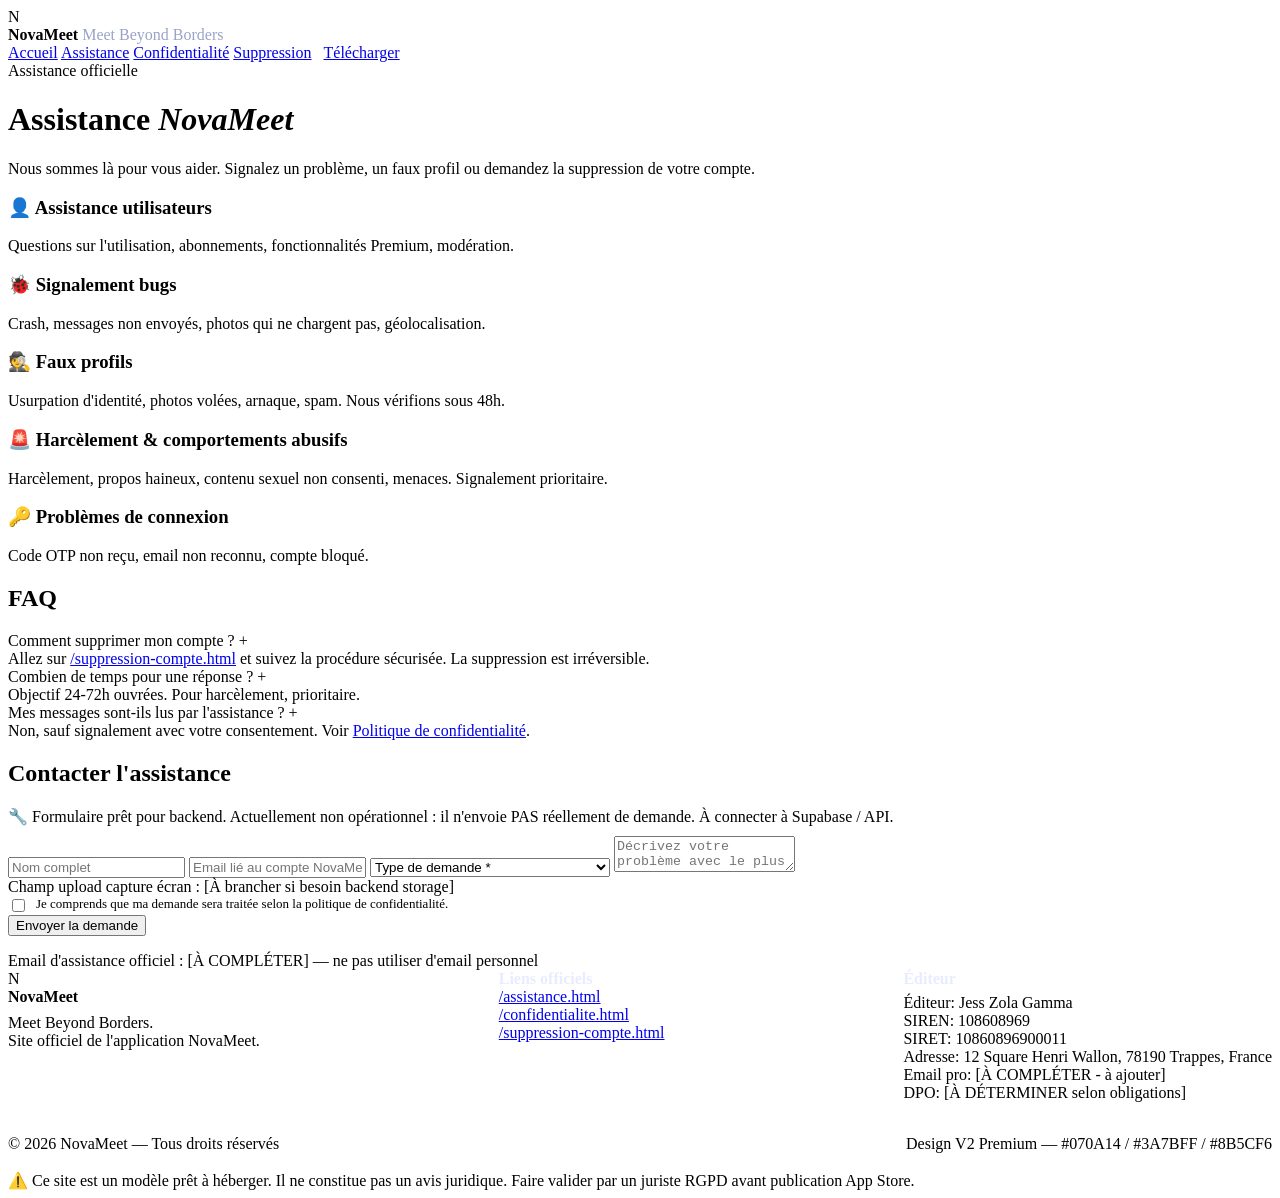
==== assistance.html @ 89a8d8cf "Add files via upload" ====
<!doctype html>
<html lang="fr">
<head>
<meta charset="utf-8"/>
<meta name="viewport" content="width=device-width,initial-scale=1"/>
<title>Assistance | NovaMeet</title>
<meta name="description" content="Assistance NovaMeet - aide, bugs, signalements"/>
<link rel="preconnect" href="https://fonts.googleapis.com">
<link href="https://fonts.googleapis.com/css2?family=Inter:wght@400;500;600;800&family=Space+Grotesk:wght@600;700&display=swap" rel="stylesheet">
<link rel="stylesheet" href="css/style.css"/>
</head>
<body>
<div class="orb orb1"></div><div class="orb orb2"></div>
<header><div class="container nav">
  <div class="logo"><div class="logo-mark">N</div><span><b>NovaMeet</b> <span style="color:#9AA3C7;font-weight:500">Meet Beyond Borders</span></span></div>
  <nav class="nav-links">
    <a href="index.html" data-page="index.html">Accueil</a>
    <a href="assistance.html" data-page="assistance.html">Assistance</a>
    <a href="confidentialite.html" data-page="confidentialite.html">Confidentialité</a>
    <a href="suppression-compte.html" data-page="suppression-compte.html">Suppression</a>
    <a href="#" class="btn btn-primary" style="margin-left:8px">Télécharger</a>
  </nav>
</div></header>

<main class="container">
<div class="hero"><div class="badge">Assistance officielle</div><h1>Assistance <em>NovaMeet</em></h1><p>Nous sommes là pour vous aider. Signalez un problème, un faux profil ou demandez la suppression de votre compte.</p></div>
<div class="grid grid-2 section">
  <div>
    <div class="grid" style="gap:14px">
      <div class="card"><h3>👤 Assistance utilisateurs</h3><p class="muted">Questions sur l'utilisation, abonnements, fonctionnalités Premium, modération.</p></div>
      <div class="card"><h3>🐞 Signalement bugs</h3><p class="muted">Crash, messages non envoyés, photos qui ne chargent pas, géolocalisation.</p></div>
      <div class="card"><h3>🕵️ Faux profils</h3><p class="muted">Usurpation d'identité, photos volées, arnaque, spam. Nous vérifions sous 48h.</p></div>
      <div class="card"><h3>🚨 Harcèlement & comportements abusifs</h3><p class="muted">Harcèlement, propos haineux, contenu sexuel non consenti, menaces. Signalement prioritaire.</p></div>
      <div class="card"><h3>🔑 Problèmes de connexion</h3><p class="muted">Code OTP non reçu, email non reconnu, compte bloqué.</p></div>
    </div>
    <div class="section"><h2>FAQ</h2>
      <div class="accordion">
        <div class="acc-item"><div class="acc-q">Comment supprimer mon compte ? <span>+</span></div><div class="acc-a">Allez sur <a href="suppression-compte.html">/suppression-compte.html</a> et suivez la procédure sécurisée. La suppression est irréversible.</div></div>
        <div class="acc-item"><div class="acc-q">Combien de temps pour une réponse ? <span>+</span></div><div class="acc-a">Objectif 24-72h ouvrées. Pour harcèlement, prioritaire.</div></div>
        <div class="acc-item"><div class="acc-q">Mes messages sont-ils lus par l'assistance ? <span>+</span></div><div class="acc-a">Non, sauf signalement avec votre consentement. Voir <a href="confidentialite.html">Politique de confidentialité</a>.</div></div>
      </div>
    </div>
  </div>
  <div>
    <div class="card"><h2>Contacter l'assistance</h2>
      <div class="warn" style="margin:10px 0">🔧 Formulaire prêt pour backend. Actuellement non opérationnel : il n'envoie PAS réellement de demande. À connecter à Supabase / API.</div>
      <form id="contactForm" class="form">
        <input class="input" required placeholder="Nom complet"/>
        <input class="input" type="email" required placeholder="Email lié au compte NovaMeet"/>
        <select class="select" required><option value="">Type de demande *</option><option>Assistance générale</option><option>Bug technique</option><option>Faux profil</option><option>Harcèlement / Abus</option><option>Problème de connexion</option><option>Demande de suppression de compte</option></select>
        <textarea class="textarea" required placeholder="Décrivez votre problème avec le plus de détails..."></textarea>
        <div class="todo">Champ upload capture écran : [À brancher si besoin backend storage]</div>
        <label style="font-size:13px;display:flex;gap:8px"><input type="checkbox" required/> Je comprends que ma demande sera traitée selon la politique de confidentialité.</label>
        <button class="btn btn-primary" type="submit">Envoyer la demande</button>
        <div id="contactMsg" class="notice" style="display:none"></div>
      </form>
      <div style="margin-top:16px"><div class="todo">Email d'assistance officiel : [À COMPLÉTER] — ne pas utiliser d'email personnel</div></div>
    </div>
  </div>
</div>
</main>

<footer><div class="container" style="display:grid;gap:18px">
  <div style="display:flex;justify-content:space-between;flex-wrap:wrap;gap:18px">
    <div><div class="logo" style="margin-bottom:8px"><div class="logo-mark">N</div><span><b>NovaMeet</b></span></div><div>Meet Beyond Borders.<br/>Site officiel de l'application NovaMeet.</div></div>
    <div><b style="color:#E8ECFF">Liens officiels</b><br/><a href="assistance.html">/assistance.html</a><br/><a href="confidentialite.html">/confidentialite.html</a><br/><a href="suppression-compte.html">/suppression-compte.html</a></div>
    <div><b style="color:#E8ECFF">Éditeur</b><br/><div class="todo" style="margin-top:6px">Éditeur: Jess Zola Gamma<br/>SIREN: 108608969<br/>SIRET: 10860896900011<br/>Adresse: 12 Square Henri Wallon, 78190 Trappes, France<br/>Email pro: [À COMPLÉTER - à ajouter]<br/>DPO: [À DÉTERMINER selon obligations]</div></div>
  </div>
  <div style="display:flex;justify-content:space-between;flex-wrap:wrap;gap:8px;border-top:1px solid rgba(255,255,255,0.1);padding-top:14px">
    <span>© 2026 NovaMeet — Tous droits réservés</span><span>Design V2 Premium — #070A14 / #3A7BFF / #8B5CF6</span>
  </div>
  <div class="warn">⚠️ Ce site est un modèle prêt à héberger. Il ne constitue pas un avis juridique. Faire valider par un juriste RGPD avant publication App Store.</div>
</div></footer>
<script src="js/main.js"></script>
</body>
</html>
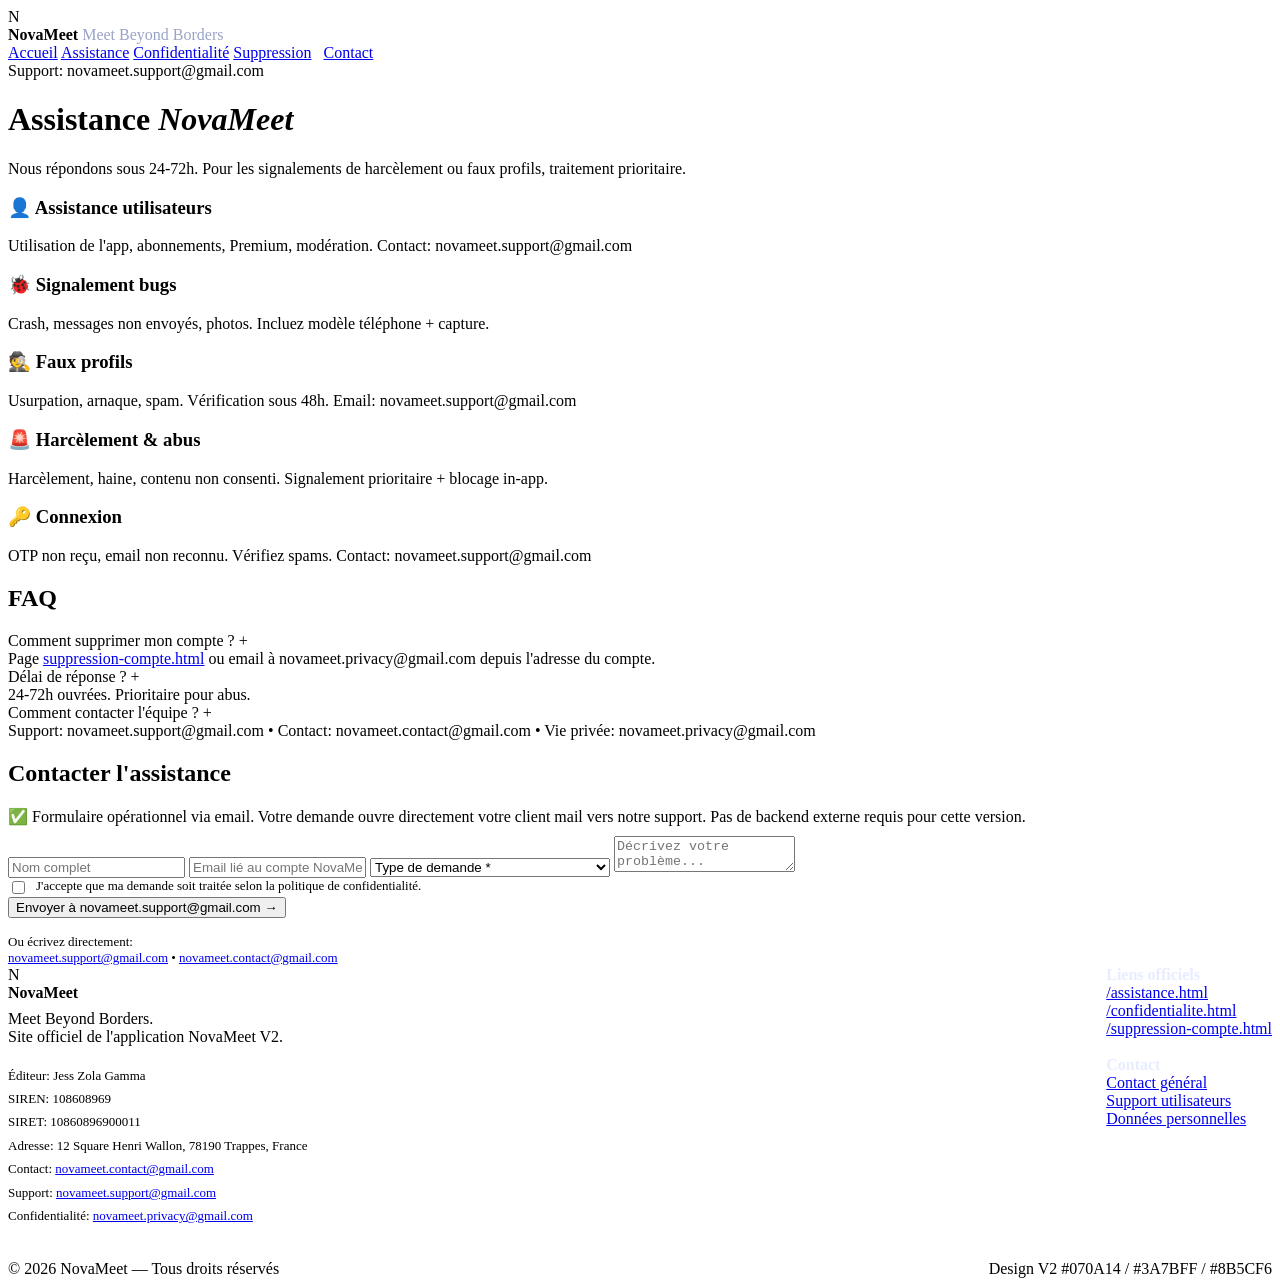
==== commit f11b5b1e: "Add files via upload" ====
--- a/assistance.html
+++ b/assistance.html
@@ -4,9 +4,8 @@
 <meta charset="utf-8"/>
 <meta name="viewport" content="width=device-width,initial-scale=1"/>
 <title>Assistance | NovaMeet</title>
-<meta name="description" content="Assistance NovaMeet - aide, bugs, signalements"/>
-<link rel="preconnect" href="https://fonts.googleapis.com">
-<link href="https://fonts.googleapis.com/css2?family=Inter:wght@400;500;600;800&family=Space+Grotesk:wght@600;700&display=swap" rel="stylesheet">
+<meta name="description" content="Assistance NovaMeet"/>
+<link href="https://fonts.googleapis.com/css2?family=Inter:wght@400;500;600;800&display=swap" rel="stylesheet">
 <link rel="stylesheet" href="css/style.css"/>
 </head>
 <body>
@@ -18,43 +17,42 @@
     <a href="assistance.html" data-page="assistance.html">Assistance</a>
     <a href="confidentialite.html" data-page="confidentialite.html">Confidentialité</a>
     <a href="suppression-compte.html" data-page="suppression-compte.html">Suppression</a>
-    <a href="#" class="btn btn-primary" style="margin-left:8px">Télécharger</a>
+    <a href="mailto:novameet.contact@gmail.com" class="btn btn-primary" style="margin-left:8px">Contact</a>
   </nav>
 </div></header>
 
 <main class="container">
-<div class="hero"><div class="badge">Assistance officielle</div><h1>Assistance <em>NovaMeet</em></h1><p>Nous sommes là pour vous aider. Signalez un problème, un faux profil ou demandez la suppression de votre compte.</p></div>
+<div class="hero"><div class="badge">Support: novameet.support@gmail.com</div><h1>Assistance <em>NovaMeet</em></h1><p>Nous répondons sous 24-72h. Pour les signalements de harcèlement ou faux profils, traitement prioritaire.</p></div>
 <div class="grid grid-2 section">
   <div>
     <div class="grid" style="gap:14px">
-      <div class="card"><h3>👤 Assistance utilisateurs</h3><p class="muted">Questions sur l'utilisation, abonnements, fonctionnalités Premium, modération.</p></div>
-      <div class="card"><h3>🐞 Signalement bugs</h3><p class="muted">Crash, messages non envoyés, photos qui ne chargent pas, géolocalisation.</p></div>
-      <div class="card"><h3>🕵️ Faux profils</h3><p class="muted">Usurpation d'identité, photos volées, arnaque, spam. Nous vérifions sous 48h.</p></div>
-      <div class="card"><h3>🚨 Harcèlement & comportements abusifs</h3><p class="muted">Harcèlement, propos haineux, contenu sexuel non consenti, menaces. Signalement prioritaire.</p></div>
-      <div class="card"><h3>🔑 Problèmes de connexion</h3><p class="muted">Code OTP non reçu, email non reconnu, compte bloqué.</p></div>
+      <div class="card"><h3>👤 Assistance utilisateurs</h3><p class="muted">Utilisation de l'app, abonnements, Premium, modération. Contact: novameet.support@gmail.com</p></div>
+      <div class="card"><h3>🐞 Signalement bugs</h3><p class="muted">Crash, messages non envoyés, photos. Incluez modèle téléphone + capture.</p></div>
+      <div class="card"><h3>🕵️ Faux profils</h3><p class="muted">Usurpation, arnaque, spam. Vérification sous 48h. Email: novameet.support@gmail.com</p></div>
+      <div class="card"><h3>🚨 Harcèlement & abus</h3><p class="muted">Harcèlement, haine, contenu non consenti. Signalement prioritaire + blocage in-app.</p></div>
+      <div class="card"><h3>🔑 Connexion</h3><p class="muted">OTP non reçu, email non reconnu. Vérifiez spams. Contact: novameet.support@gmail.com</p></div>
     </div>
     <div class="section"><h2>FAQ</h2>
       <div class="accordion">
-        <div class="acc-item"><div class="acc-q">Comment supprimer mon compte ? <span>+</span></div><div class="acc-a">Allez sur <a href="suppression-compte.html">/suppression-compte.html</a> et suivez la procédure sécurisée. La suppression est irréversible.</div></div>
-        <div class="acc-item"><div class="acc-q">Combien de temps pour une réponse ? <span>+</span></div><div class="acc-a">Objectif 24-72h ouvrées. Pour harcèlement, prioritaire.</div></div>
-        <div class="acc-item"><div class="acc-q">Mes messages sont-ils lus par l'assistance ? <span>+</span></div><div class="acc-a">Non, sauf signalement avec votre consentement. Voir <a href="confidentialite.html">Politique de confidentialité</a>.</div></div>
+        <div class="acc-item"><div class="acc-q">Comment supprimer mon compte ? <span>+</span></div><div class="acc-a">Page <a href="suppression-compte.html">suppression-compte.html</a> ou email à novameet.privacy@gmail.com depuis l'adresse du compte.</div></div>
+        <div class="acc-item"><div class="acc-q">Délai de réponse ? <span>+</span></div><div class="acc-a">24-72h ouvrées. Prioritaire pour abus.</div></div>
+        <div class="acc-item"><div class="acc-q">Comment contacter l'équipe ? <span>+</span></div><div class="acc-a">Support: novameet.support@gmail.com • Contact: novameet.contact@gmail.com • Vie privée: novameet.privacy@gmail.com</div></div>
       </div>
     </div>
   </div>
   <div>
     <div class="card"><h2>Contacter l'assistance</h2>
-      <div class="warn" style="margin:10px 0">🔧 Formulaire prêt pour backend. Actuellement non opérationnel : il n'envoie PAS réellement de demande. À connecter à Supabase / API.</div>
-      <form id="contactForm" class="form">
-        <input class="input" required placeholder="Nom complet"/>
-        <input class="input" type="email" required placeholder="Email lié au compte NovaMeet"/>
-        <select class="select" required><option value="">Type de demande *</option><option>Assistance générale</option><option>Bug technique</option><option>Faux profil</option><option>Harcèlement / Abus</option><option>Problème de connexion</option><option>Demande de suppression de compte</option></select>
-        <textarea class="textarea" required placeholder="Décrivez votre problème avec le plus de détails..."></textarea>
-        <div class="todo">Champ upload capture écran : [À brancher si besoin backend storage]</div>
-        <label style="font-size:13px;display:flex;gap:8px"><input type="checkbox" required/> Je comprends que ma demande sera traitée selon la politique de confidentialité.</label>
-        <button class="btn btn-primary" type="submit">Envoyer la demande</button>
+      <div class="notice" style="margin:10px 0">✅ Formulaire opérationnel via email. Votre demande ouvre directement votre client mail vers notre support. Pas de backend externe requis pour cette version.</div>
+      <form id="contactForm" class="form" onsubmit="return handleContact(event)">
+        <input id="c_name" class="input" required placeholder="Nom complet"/>
+        <input id="c_email" class="input" type="email" required placeholder="Email lié au compte NovaMeet"/>
+        <select id="c_type" class="select" required><option value="">Type de demande *</option><option>Assistance générale</option><option>Bug technique</option><option>Faux profil</option><option>Harcèlement / Abus</option><option>Problème de connexion</option><option>Demande de suppression de compte</option></select>
+        <textarea id="c_msg" class="textarea" required placeholder="Décrivez votre problème..."></textarea>
+        <label style="font-size:13px;display:flex;gap:8px"><input type="checkbox" required/> J'accepte que ma demande soit traitée selon la politique de confidentialité.</label>
+        <button class="btn btn-primary" type="submit">Envoyer à novameet.support@gmail.com →</button>
         <div id="contactMsg" class="notice" style="display:none"></div>
       </form>
-      <div style="margin-top:16px"><div class="todo">Email d'assistance officiel : [À COMPLÉTER] — ne pas utiliser d'email personnel</div></div>
+      <div style="margin-top:16px;font-size:13px">Ou écrivez directement: <br/><a href="mailto:novameet.support@gmail.com?subject=Assistance%20NovaMeet">novameet.support@gmail.com</a> • <a href="mailto:novameet.contact@gmail.com">novameet.contact@gmail.com</a></div>
     </div>
   </div>
 </div>
@@ -62,15 +60,22 @@
 
 <footer><div class="container" style="display:grid;gap:18px">
   <div style="display:flex;justify-content:space-between;flex-wrap:wrap;gap:18px">
-    <div><div class="logo" style="margin-bottom:8px"><div class="logo-mark">N</div><span><b>NovaMeet</b></span></div><div>Meet Beyond Borders.<br/>Site officiel de l'application NovaMeet.</div></div>
-    <div><b style="color:#E8ECFF">Liens officiels</b><br/><a href="assistance.html">/assistance.html</a><br/><a href="confidentialite.html">/confidentialite.html</a><br/><a href="suppression-compte.html">/suppression-compte.html</a></div>
-    <div><b style="color:#E8ECFF">Éditeur</b><br/><div class="todo" style="margin-top:6px">Éditeur: Jess Zola Gamma<br/>SIREN: 108608969<br/>SIRET: 10860896900011<br/>Adresse: 12 Square Henri Wallon, 78190 Trappes, France<br/>Email pro: [À COMPLÉTER - à ajouter]<br/>DPO: [À DÉTERMINER selon obligations]</div></div>
+    <div><div class="logo" style="margin-bottom:8px"><div class="logo-mark">N</div><span><b>NovaMeet</b></span></div>Meet Beyond Borders.<br/>Site officiel de l'application NovaMeet V2.<br/><br/>
+    <div style="font-size:13px;line-height:1.8">
+    Éditeur: Jess Zola Gamma<br/>
+    SIREN: 108608969<br/>
+    SIRET: 10860896900011<br/>
+    Adresse: 12 Square Henri Wallon, 78190 Trappes, France<br/>
+    Contact: <a href="mailto:novameet.contact@gmail.com">novameet.contact@gmail.com</a><br/>
+    Support: <a href="mailto:novameet.support@gmail.com">novameet.support@gmail.com</a><br/>
+    Confidentialité: <a href="mailto:novameet.privacy@gmail.com">novameet.privacy@gmail.com</a>
+    </div></div>
+    <div><b style="color:#E8ECFF">Liens officiels</b><br/><a href="assistance.html">/assistance.html</a><br/><a href="confidentialite.html">/confidentialite.html</a><br/><a href="suppression-compte.html">/suppression-compte.html</a><br/><br/><b style="color:#E8ECFF">Contact</b><br/><a href="mailto:novameet.contact@gmail.com">Contact général</a><br/><a href="mailto:novameet.support@gmail.com">Support utilisateurs</a><br/><a href="mailto:novameet.privacy@gmail.com">Données personnelles</a></div>
   </div>
   <div style="display:flex;justify-content:space-between;flex-wrap:wrap;gap:8px;border-top:1px solid rgba(255,255,255,0.1);padding-top:14px">
-    <span>© 2026 NovaMeet — Tous droits réservés</span><span>Design V2 Premium — #070A14 / #3A7BFF / #8B5CF6</span>
+    <span>© 2026 NovaMeet — Tous droits réservés</span><span>Design V2 #070A14 / #3A7BFF / #8B5CF6</span>
   </div>
-  <div class="warn">⚠️ Ce site est un modèle prêt à héberger. Il ne constitue pas un avis juridique. Faire valider par un juriste RGPD avant publication App Store.</div>
 </div></footer>
 <script src="js/main.js"></script>
 </body>
-</html>
+</html>
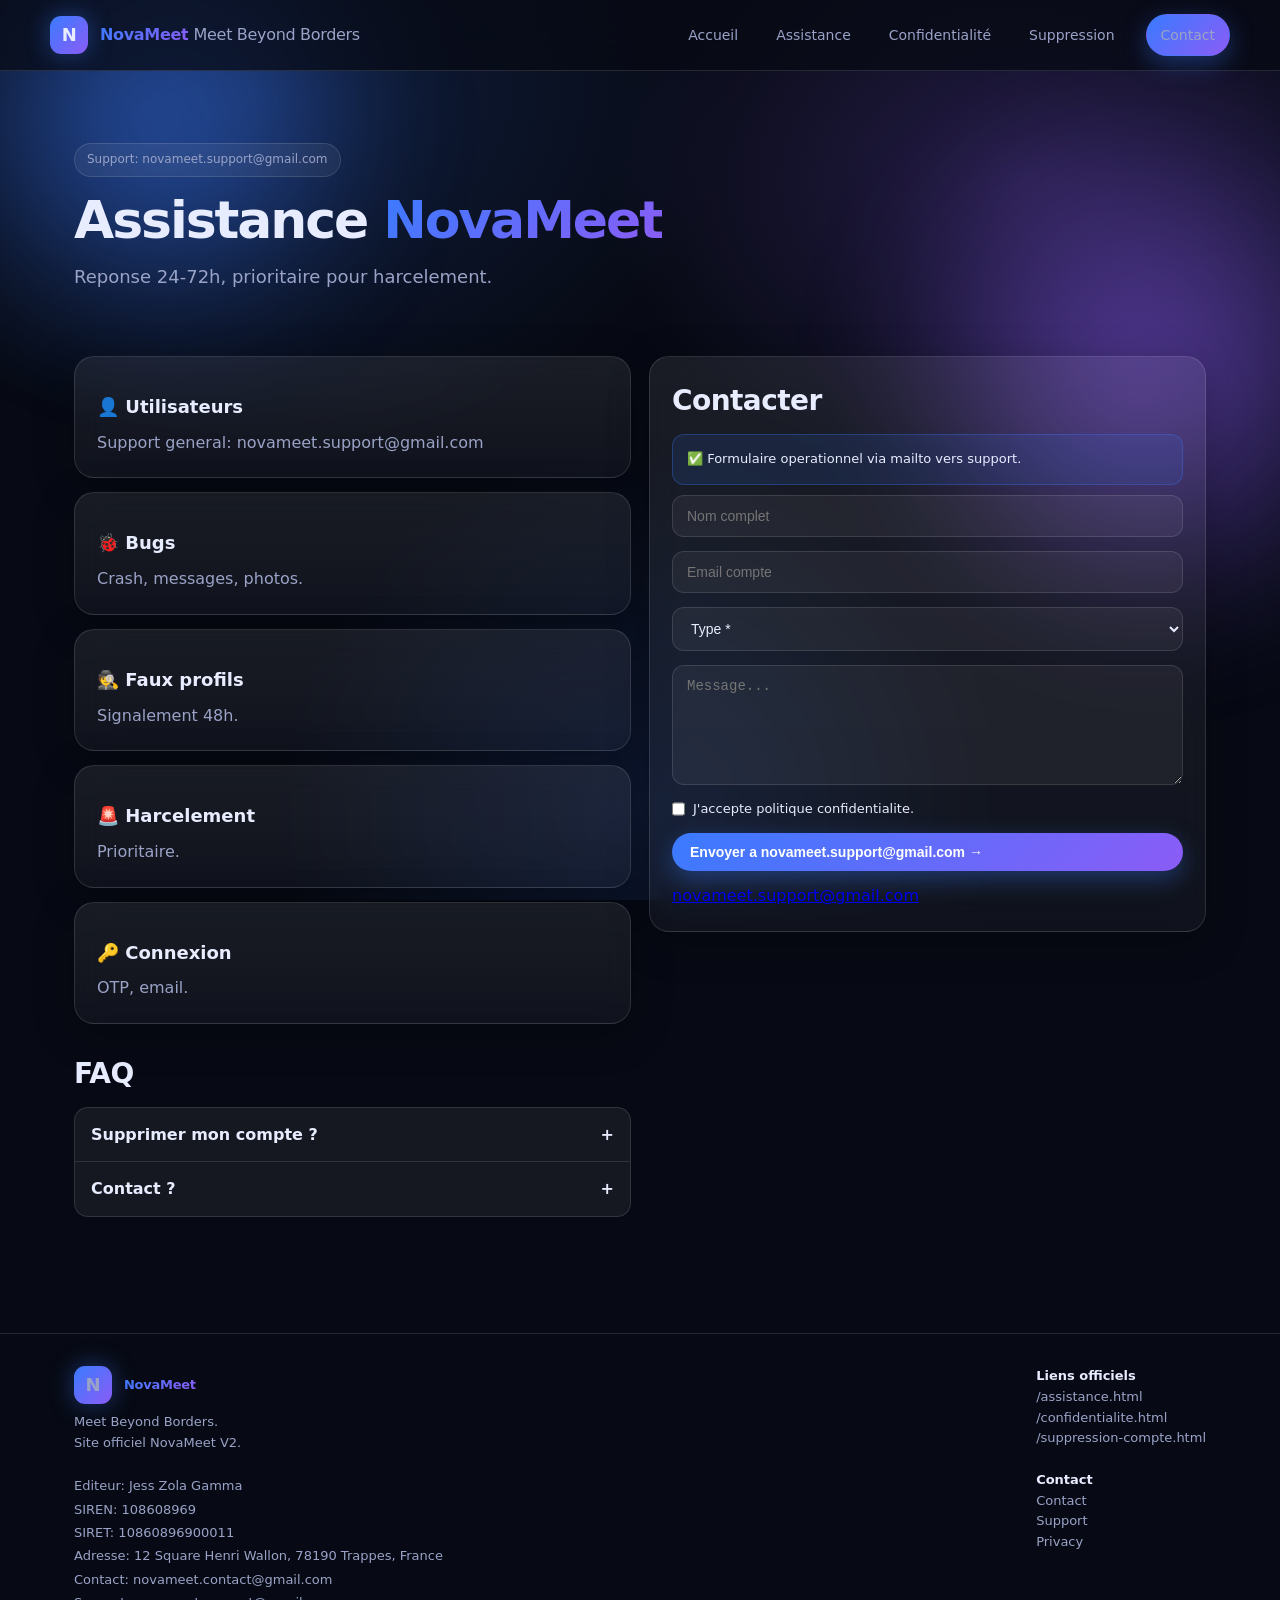
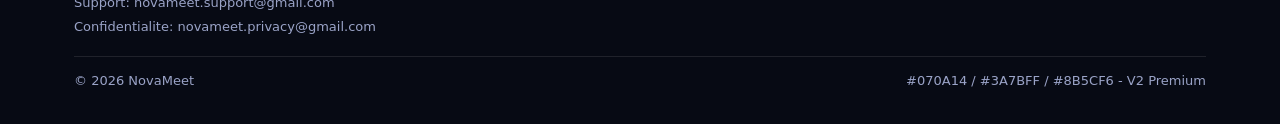
==== commit c8c25ab9: "Add files via upload" ====
--- a/assistance.html
+++ b/assistance.html
@@ -11,70 +11,62 @@
 <body>
 <div class="orb orb1"></div><div class="orb orb2"></div>
 <header><div class="container nav">
-  <div class="logo"><div class="logo-mark">N</div><span><b>NovaMeet</b> <span style="color:#9AA3C7;font-weight:500">Meet Beyond Borders</span></span></div>
-  <nav class="nav-links">
-    <a href="index.html" data-page="index.html">Accueil</a>
-    <a href="assistance.html" data-page="assistance.html">Assistance</a>
-    <a href="confidentialite.html" data-page="confidentialite.html">Confidentialité</a>
-    <a href="suppression-compte.html" data-page="suppression-compte.html">Suppression</a>
-    <a href="mailto:novameet.contact@gmail.com" class="btn btn-primary" style="margin-left:8px">Contact</a>
-  </nav>
+<div class="logo"><div class="logo-mark">N</div><span><b>NovaMeet</b> <span style="color:#9AA3C7;font-weight:500">Meet Beyond Borders</span></span></div>
+<nav class="nav-links">
+<a href="index.html" data-page="index.html">Accueil</a>
+<a href="assistance.html" data-page="assistance.html">Assistance</a>
+<a href="confidentialite.html" data-page="confidentialite.html">Confidentialité</a>
+<a href="suppression-compte.html" data-page="suppression-compte.html">Suppression</a>
+<a href="mailto:novameet.contact@gmail.com" class="btn btn-primary" style="margin-left:8px">Contact</a>
+</nav>
 </div></header>
-
 <main class="container">
-<div class="hero"><div class="badge">Support: novameet.support@gmail.com</div><h1>Assistance <em>NovaMeet</em></h1><p>Nous répondons sous 24-72h. Pour les signalements de harcèlement ou faux profils, traitement prioritaire.</p></div>
+<div class="hero"><div class="badge">Support: novameet.support@gmail.com</div><h1>Assistance <em>NovaMeet</em></h1><p>Reponse 24-72h, prioritaire pour harcelement.</p></div>
 <div class="grid grid-2 section">
-  <div>
-    <div class="grid" style="gap:14px">
-      <div class="card"><h3>👤 Assistance utilisateurs</h3><p class="muted">Utilisation de l'app, abonnements, Premium, modération. Contact: novameet.support@gmail.com</p></div>
-      <div class="card"><h3>🐞 Signalement bugs</h3><p class="muted">Crash, messages non envoyés, photos. Incluez modèle téléphone + capture.</p></div>
-      <div class="card"><h3>🕵️ Faux profils</h3><p class="muted">Usurpation, arnaque, spam. Vérification sous 48h. Email: novameet.support@gmail.com</p></div>
-      <div class="card"><h3>🚨 Harcèlement & abus</h3><p class="muted">Harcèlement, haine, contenu non consenti. Signalement prioritaire + blocage in-app.</p></div>
-      <div class="card"><h3>🔑 Connexion</h3><p class="muted">OTP non reçu, email non reconnu. Vérifiez spams. Contact: novameet.support@gmail.com</p></div>
-    </div>
-    <div class="section"><h2>FAQ</h2>
-      <div class="accordion">
-        <div class="acc-item"><div class="acc-q">Comment supprimer mon compte ? <span>+</span></div><div class="acc-a">Page <a href="suppression-compte.html">suppression-compte.html</a> ou email à novameet.privacy@gmail.com depuis l'adresse du compte.</div></div>
-        <div class="acc-item"><div class="acc-q">Délai de réponse ? <span>+</span></div><div class="acc-a">24-72h ouvrées. Prioritaire pour abus.</div></div>
-        <div class="acc-item"><div class="acc-q">Comment contacter l'équipe ? <span>+</span></div><div class="acc-a">Support: novameet.support@gmail.com • Contact: novameet.contact@gmail.com • Vie privée: novameet.privacy@gmail.com</div></div>
-      </div>
-    </div>
-  </div>
-  <div>
-    <div class="card"><h2>Contacter l'assistance</h2>
-      <div class="notice" style="margin:10px 0">✅ Formulaire opérationnel via email. Votre demande ouvre directement votre client mail vers notre support. Pas de backend externe requis pour cette version.</div>
-      <form id="contactForm" class="form" onsubmit="return handleContact(event)">
-        <input id="c_name" class="input" required placeholder="Nom complet"/>
-        <input id="c_email" class="input" type="email" required placeholder="Email lié au compte NovaMeet"/>
-        <select id="c_type" class="select" required><option value="">Type de demande *</option><option>Assistance générale</option><option>Bug technique</option><option>Faux profil</option><option>Harcèlement / Abus</option><option>Problème de connexion</option><option>Demande de suppression de compte</option></select>
-        <textarea id="c_msg" class="textarea" required placeholder="Décrivez votre problème..."></textarea>
-        <label style="font-size:13px;display:flex;gap:8px"><input type="checkbox" required/> J'accepte que ma demande soit traitée selon la politique de confidentialité.</label>
-        <button class="btn btn-primary" type="submit">Envoyer à novameet.support@gmail.com →</button>
-        <div id="contactMsg" class="notice" style="display:none"></div>
-      </form>
-      <div style="margin-top:16px;font-size:13px">Ou écrivez directement: <br/><a href="mailto:novameet.support@gmail.com?subject=Assistance%20NovaMeet">novameet.support@gmail.com</a> • <a href="mailto:novameet.contact@gmail.com">novameet.contact@gmail.com</a></div>
-    </div>
-  </div>
+<div>
+<div class="grid" style="gap:14px">
+<div class="card"><h3>👤 Utilisateurs</h3><p class="muted">Support general: novameet.support@gmail.com</p></div>
+<div class="card"><h3>🐞 Bugs</h3><p class="muted">Crash, messages, photos.</p></div>
+<div class="card"><h3>🕵️ Faux profils</h3><p class="muted">Signalement 48h.</p></div>
+<div class="card"><h3>🚨 Harcelement</h3><p class="muted">Prioritaire.</p></div>
+<div class="card"><h3>🔑 Connexion</h3><p class="muted">OTP, email.</p></div>
+</div>
+<div class="section"><h2>FAQ</h2><div class="accordion">
+<div class="acc-item"><div class="acc-q">Supprimer mon compte ? <span>+</span></div><div class="acc-a">Page <a href="suppression-compte.html">suppression</a> ou email novameet.privacy@gmail.com</div></div>
+<div class="acc-item"><div class="acc-q">Contact ? <span>+</span></div><div class="acc-a">novameet.contact@gmail.com / support / privacy</div></div>
+</div></div>
+</div>
+<div>
+<div class="card"><h2>Contacter</h2>
+<div class="notice" style="margin:10px 0">✅ Formulaire operationnel via mailto vers support.</div>
+<form id="contactForm" class="form" onsubmit="return handleContact(event)">
+<input id="c_name" class="input" required placeholder="Nom complet"/>
+<input id="c_email" class="input" type="email" required placeholder="Email compte"/>
+<select id="c_type" class="select" required><option value="">Type *</option><option>Assistance generale</option><option>Bug</option><option>Faux profil</option><option>Harcelement</option><option>Connexion</option><option>Suppression</option></select>
+<textarea id="c_msg" class="textarea" required placeholder="Message..."></textarea>
+<label style="font-size:13px;display:flex;gap:8px"><input type="checkbox" required/> J'accepte politique confidentialite.</label>
+<button class="btn btn-primary" type="submit">Envoyer a novameet.support@gmail.com →</button>
+<div id="contactMsg" class="notice" style="display:none"></div>
+</form>
+<div style="margin-top:12px"><a href="mailto:novameet.support@gmail.com">novameet.support@gmail.com</a></div>
+</div>
+</div>
 </div>
 </main>
-
 <footer><div class="container" style="display:grid;gap:18px">
-  <div style="display:flex;justify-content:space-between;flex-wrap:wrap;gap:18px">
-    <div><div class="logo" style="margin-bottom:8px"><div class="logo-mark">N</div><span><b>NovaMeet</b></span></div>Meet Beyond Borders.<br/>Site officiel de l'application NovaMeet V2.<br/><br/>
-    <div style="font-size:13px;line-height:1.8">
-    Éditeur: Jess Zola Gamma<br/>
-    SIREN: 108608969<br/>
-    SIRET: 10860896900011<br/>
-    Adresse: 12 Square Henri Wallon, 78190 Trappes, France<br/>
-    Contact: <a href="mailto:novameet.contact@gmail.com">novameet.contact@gmail.com</a><br/>
-    Support: <a href="mailto:novameet.support@gmail.com">novameet.support@gmail.com</a><br/>
-    Confidentialité: <a href="mailto:novameet.privacy@gmail.com">novameet.privacy@gmail.com</a>
-    </div></div>
-    <div><b style="color:#E8ECFF">Liens officiels</b><br/><a href="assistance.html">/assistance.html</a><br/><a href="confidentialite.html">/confidentialite.html</a><br/><a href="suppression-compte.html">/suppression-compte.html</a><br/><br/><b style="color:#E8ECFF">Contact</b><br/><a href="mailto:novameet.contact@gmail.com">Contact général</a><br/><a href="mailto:novameet.support@gmail.com">Support utilisateurs</a><br/><a href="mailto:novameet.privacy@gmail.com">Données personnelles</a></div>
-  </div>
-  <div style="display:flex;justify-content:space-between;flex-wrap:wrap;gap:8px;border-top:1px solid rgba(255,255,255,0.1);padding-top:14px">
-    <span>© 2026 NovaMeet — Tous droits réservés</span><span>Design V2 #070A14 / #3A7BFF / #8B5CF6</span>
-  </div>
+<div style="display:flex;justify-content:space-between;flex-wrap:wrap;gap:18px">
+<div><div class="logo" style="margin-bottom:8px"><div class="logo-mark">N</div><span><b>NovaMeet</b></span></div>Meet Beyond Borders.<br/>Site officiel NovaMeet V2.<br/><br/>
+<div style="font-size:13px;line-height:1.8">
+Editeur: Jess Zola Gamma<br/>SIREN: 108608969<br/>SIRET: 10860896900011<br/>Adresse: 12 Square Henri Wallon, 78190 Trappes, France<br/>
+Contact: <a href="mailto:novameet.contact@gmail.com">novameet.contact@gmail.com</a><br/>
+Support: <a href="mailto:novameet.support@gmail.com">novameet.support@gmail.com</a><br/>
+Confidentialite: <a href="mailto:novameet.privacy@gmail.com">novameet.privacy@gmail.com</a>
+</div></div>
+<div><b style="color:#E8ECFF">Liens officiels</b><br/><a href="assistance.html">/assistance.html</a><br/><a href="confidentialite.html">/confidentialite.html</a><br/><a href="suppression-compte.html">/suppression-compte.html</a><br/><br/><b style="color:#E8ECFF">Contact</b><br/><a href="mailto:novameet.contact@gmail.com">Contact</a><br/><a href="mailto:novameet.support@gmail.com">Support</a><br/><a href="mailto:novameet.privacy@gmail.com">Privacy</a></div>
+</div>
+<div style="display:flex;justify-content:space-between;flex-wrap:wrap;gap:8px;border-top:1px solid rgba(255,255,255,0.1);padding-top:14px">
+<span>© 2026 NovaMeet</span><span>#070A14 / #3A7BFF / #8B5CF6 - V2 Premium</span>
+</div>
 </div></footer>
 <script src="js/main.js"></script>
 </body>
--- a/css/style.css
+++ b/css/style.css
@@ -0,0 +1,107 @@
+
+:root{
+  --bg:#070A14; --blue:#3A7BFF; --violet:#8B5CF6;
+  --glass:rgba(255,255,255,0.06); --glass2:rgba(255,255,255,0.09);
+  --border:rgba(255,255,255,0.12); --text:#E8ECFF; --muted:#9AA3C7;
+}
+*{margin:0;padding:0;box-sizing:border-box}
+html{scroll-behavior:smooth}
+body{
+  background: var(--bg);
+  color: var(--text);
+  font-family: 'Inter', system-ui, -apple-system, sans-serif;
+  overflow-x:hidden; line-height:1.6;
+}
+body::before{
+  content:""; position:fixed; inset:0; z-index:-2;
+  background:
+    radial-gradient(800px 600px at 20% 10%, rgba(58,123,255,0.18), transparent 60%),
+    radial-gradient(700px 500px at 80% 20%, rgba(139,92,246,0.22), transparent 60%),
+    radial-gradient(600px 600px at 50% 90%, rgba(58,123,255,0.12), transparent 60%),
+    var(--bg);
+}
+.orb{position:fixed; border-radius:50%; filter:blur(60px); z-index:-1; opacity:0.6; pointer-events:none}
+.orb1{width:480px;height:480px;background:radial-gradient(circle, #3A7BFF, transparent 70%); top:-120px; left:-80px; animation:float1 18s infinite alternate}
+.orb2{width:560px;height:560px;background:radial-gradient(circle, #8B5CF6, transparent 70%); top:10%; right:-150px; animation:float2 22s infinite alternate}
+@keyframes float1{to{transform:translate(40px,30px)}}
+@keyframes float2{to{transform:translate(-30px,40px)}}
+
+.container{max-width:1180px;margin:0 auto;padding:0 24px}
+header{
+  position:sticky; top:0; z-index:50;
+  backdrop-filter:blur(20px); background:rgba(7,10,20,0.72);
+  border-bottom:1px solid var(--border);
+}
+.nav{display:flex;align-items:center;justify-content:space-between;padding:14px 0}
+.logo{display:flex;align-items:center;gap:12px;font-weight:800;letter-spacing:-0.02em}
+.logo-mark{
+  width:38px;height:38px;border-radius:11px;
+  background:linear-gradient(135deg, var(--blue), var(--violet));
+  display:grid;place-items:center; box-shadow:0 0 24px rgba(58,123,255,0.4);
+  font-size:18px
+}
+.logo span b{background:linear-gradient(135deg,var(--blue),var(--violet));-webkit-background-clip:text;-webkit-text-fill-color:transparent}
+.nav-links{display:flex;gap:8px;align-items:center}
+.nav-links a{
+  padding:9px 14px;border-radius:999px; text-decoration:none; color:var(--muted);
+  font-size:14px; font-weight:500; border:1px solid transparent; transition:.2s
+}
+.nav-links a:hover, .nav-links a.active{color:var(--text); background:var(--glass); border-color:var(--border)}
+.btn{
+  display:inline-flex;align-items:center;gap:8px;
+  padding:11px 18px;border-radius:999px; font-weight:600; font-size:14px;
+  text-decoration:none; cursor:pointer; border:none; transition:.2s
+}
+.btn-primary{background:linear-gradient(135deg,var(--blue),var(--violet)); color:white; box-shadow:0 8px 24px rgba(58,123,255,0.35)}
+.btn-primary:hover{transform:translateY(-1px); box-shadow:0 12px 32px rgba(58,123,255,0.45)}
+.btn-ghost{background:var(--glass); color:var(--text); border:1px solid var(--border)}
+
+.hero{padding:72px 0 36px}
+.hero h1{font-size:clamp(32px,5vw,52px); line-height:1.05; letter-spacing:-0.04em; font-weight:800}
+.hero h1 em{font-style:normal; background:linear-gradient(135deg,var(--blue),var(--violet));-webkit-background-clip:text;-webkit-text-fill-color:transparent}
+.hero p{color:var(--muted); max-width:680px; margin-top:16px; font-size:18px}
+.badge{display:inline-flex;gap:8px;align-items:center;padding:6px 12px;border-radius:999px;background:var(--glass);border:1px solid var(--border);color:var(--muted);font-size:12px;margin-bottom:16px}
+
+.card{
+  background:linear-gradient(180deg, rgba(255,255,255,0.08), rgba(255,255,255,0.04));
+  border:1px solid var(--border); border-radius:20px; padding:22px;
+  backdrop-filter:blur(16px); box-shadow:0 10px 40px rgba(0,0,0,0.25);
+}
+.grid{display:grid; gap:18px}
+.grid-2{grid-template-columns:repeat(2,1fr)}
+.grid-3{grid-template-columns:repeat(3,1fr)}
+@media(max-width:900px){.grid-2,.grid-3{grid-template-columns:1fr} .nav-links a.hide-m{display:none}}
+.section{padding:28px 0}
+.section h2{font-size:28px; letter-spacing:-0.02em; margin-bottom:10px}
+.section h3{font-size:18px; margin:14px 0 8px}
+.muted{color:var(--muted)}
+.kbd{font-family:monospace; background:var(--glass); border:1px solid var(--border); padding:2px 8px; border-radius:8px; font-size:12px}
+
+.form{display:grid; gap:14px}
+.input, .textarea, .select{
+  width:100%; padding:12px 14px; border-radius:12px;
+  background:rgba(255,255,255,0.05); border:1px solid var(--border);
+  color:var(--text); outline:none; font-size:14px
+}
+.textarea{min-height:120px; resize:vertical}
+.input:focus,.textarea:focus,.select:focus{border-color:var(--blue); box-shadow:0 0 0 4px rgba(58,123,255,0.15)}
+.todo{
+  background:rgba(255,210,0,0.12); border:1px dashed rgba(255,210,0,0.5);
+  color:#FFE88A; padding:10px 12px; border-radius:12px; font-size:13px
+}
+.accordion{border:1px solid var(--border); border-radius:14px; overflow:hidden; background:var(--glass)}
+.acc-item{border-top:1px solid var(--border)}
+.acc-item:first-child{border-top:none}
+.acc-q{padding:14px 16px; cursor:pointer; display:flex; justify-content:space-between; align-items:center; font-weight:600}
+.acc-a{padding:0 16px 14px; color:var(--muted); font-size:14px; display:none}
+.acc-item.open .acc-a{display:block}
+
+.toc{position:sticky; top:88px}
+.toc a{display:block; padding:8px 10px; border-radius:10px; color:var(--muted); text-decoration:none; font-size:13px}
+.toc a.active,.toc a:hover{background:var(--glass); color:var(--text)}
+
+footer{margin-top:60px; padding:32px 0; border-top:1px solid var(--border); color:var(--muted); font-size:13px}
+footer a{color:var(--muted); text-decoration:none} footer a:hover{color:var(--text)}
+.notice{padding:14px; border-radius:12px; background:rgba(58,123,255,0.12); border:1px solid rgba(58,123,255,0.3); font-size:13px}
+.warn{padding:14px; border-radius:12px; background:rgba(255,100,100,0.1); border:1px solid rgba(255,100,100,0.3); font-size:13px}
+</style>
